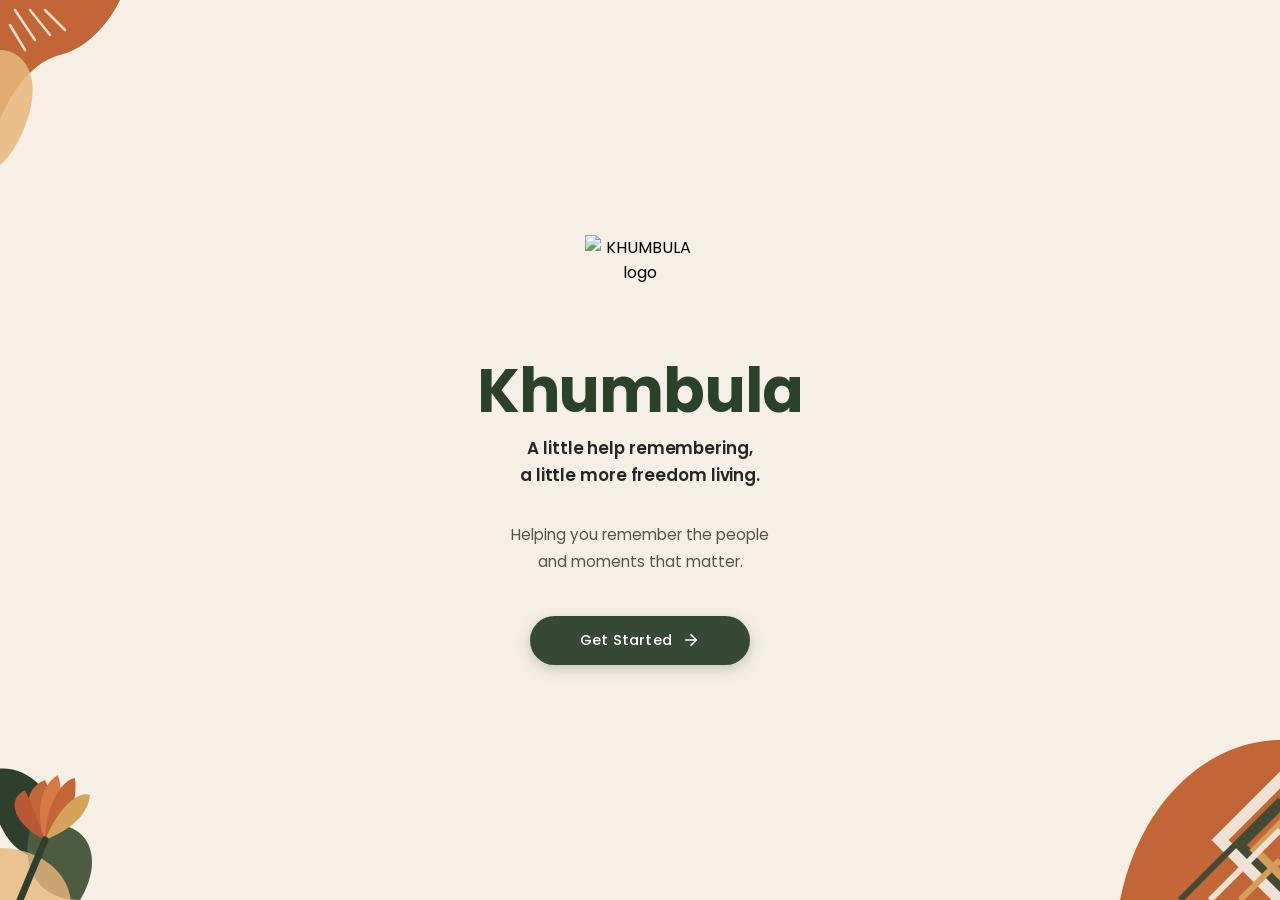
==== public/index.html @ 311102ab "Initial KHUMBULA project" ====
<!DOCTYPE html>
<html lang="en">
<head>
  <meta charset="UTF-8">
  <meta name="viewport" content="width=device-width, initial-scale=1.0">

  <title>KHUMBULA | Welcome</title>

  <link rel="preconnect" href="https://fonts.googleapis.com">
  <link rel="preconnect" href="https://fonts.gstatic.com" crossorigin>

  <link href="https://fonts.googleapis.com/css2?family=Poppins:wght@400;500;600;700&display=swap" rel="stylesheet">

  <style>
    /* ==========================
       GLOBAL RESET
    ========================== */

    * {
      margin: 0;
      padding: 0;
      box-sizing: border-box;
    }

    :root {
      --cream: #F6EFE6;
      --forest: #2B422A;
      --green: #364935;
      --terracotta: #C26638;
      --tan: #E8B87D;
      --text: #262626;
    }

    body {
      font-family: 'Poppins', sans-serif;
      background-color: var(--cream);
      min-height: 100vh;
      overflow-x: hidden;
    }

    /* ==========================
       MAIN SCREEN
    ========================== */

    .welcome-card {
      position: relative;
      width: 100%;
      min-height: 100vh;
      min-height: 100svh;
      background-color: var(--cream);
      overflow: hidden;

      display: flex;
      flex-direction: column;
      justify-content: center;
      align-items: center;

      padding: 40px 20px;
    }

    /* ==========================
       MAIN CONTENT
    ========================== */

    .content-wrapper {
      position: relative;
      z-index: 5;

      width: 100%;
      max-width: 500px;

      display: flex;
      flex-direction: column;
      align-items: center;
      text-align: center;

      padding: 0 28px;
    }

    .logo-container {
      width: 110px;
      height: 110px;
      margin-bottom: 14px;

      display: flex;
      justify-content: center;
      align-items: center;
    }

    .khumbula-logo-img {
      width: 100%;
      height: 100%;
      object-fit: contain;
    }

    .brand-title {
      font-size: clamp(2.8rem, 5vw, 3.8rem);
      font-weight: 700;
      color: var(--forest);

      letter-spacing: -0.8px;
      line-height: 1.05;

      margin-bottom: 12px;
    }

    .brand-tagline {
      font-size: clamp(0.9rem, 2vw, 1.05rem);
      font-weight: 600;
      color: var(--text);

      letter-spacing: -0.1px;
      line-height: 1.6;

      margin-bottom: 32px;
    }

    .brand-subtext {
      font-size: clamp(0.85rem, 1.8vw, 0.95rem);
      line-height: 1.8;
      font-weight: 400;
      color: #5B5148;

      margin-bottom: 40px;
    }

    /* ==========================
       GET STARTED BUTTON
    ========================== */

    .action-container {
      width: 100%;

      display: flex;
      justify-content: center;
    }

    .btn-get-started {
      display: inline-flex;
      align-items: center;
      justify-content: center;
      gap: 10px;

      width: 100%;
      max-width: 220px;

      padding: 14px 20px;

      border-radius: 50px;
      border: none;

      background-color: var(--green);
      color: #FFFFFF;

      font-size: 0.92rem;
      font-weight: 500;
      font-family: inherit;

      text-decoration: none;
      cursor: pointer;

      box-shadow: 0 4px 14px rgba(54, 73, 53, 0.25);

      transition:
        background-color 0.25s ease,
        transform 0.15s ease,
        box-shadow 0.25s ease;
    }

    .btn-get-started:hover {
      background-color: #293828;
      transform: translateY(-2px);

      box-shadow: 0 6px 18px rgba(54, 73, 53, 0.35);
    }

    .btn-get-started:active {
      transform: translateY(0);
      box-shadow: 0 2px 8px rgba(54, 73, 53, 0.2);
    }

    .btn-text {
      letter-spacing: 0.2px;
    }

    .btn-arrow {
      transition: transform 0.2s ease;
    }

    .btn-get-started:hover .btn-arrow {
      transform: translateX(4px);
    }

    .btn-get-started:focus-visible {
      outline: 2px solid var(--green);
      outline-offset: 4px;
    }

    /* ==========================
       TOP LEFT DECORATION
    ========================== */

    .top-left-decor {
      position: absolute;
      top: 0;
      left: 0;

      width: 155px;
      height: 165px;

      z-index: 1;
      pointer-events: none;
    }

    /* ==========================
       BOTTOM LEFT DECORATION
    ========================== */

    .bottom-left-decor {
      position: absolute;
      bottom: 0;
      left: 0;

      width: 175px;
      height: 250px;

      z-index: 1;
      pointer-events: none;
    }

    /* ==========================
       BOTTOM RIGHT DECORATION
    ========================== */

    .bottom-right-decor {
      position: absolute;
      bottom: 0;
      right: 0;

      width: 180px;
      height: 200px;

      z-index: 1;
      pointer-events: none;
    }

    /* ==========================
       MOBILE RESPONSIVENESS
    ========================== */

    @media (max-width: 600px) {
      .content-wrapper {
        padding: 0 18px;
      }

      .logo-container {
        width: 95px;
        height: 95px;
      }

      .top-left-decor {
        width: 115px;
        height: 125px;
      }

      .bottom-left-decor {
        width: 125px;
        height: 180px;
      }

      .bottom-right-decor {
        width: 125px;
        height: 145px;
      }

      .brand-subtext {
        margin-bottom: 32px;
      }
    }

    @media (max-height: 650px) {
      .welcome-card {
        padding-top: 25px;
        padding-bottom: 25px;
      }

      .logo-container {
        width: 80px;
        height: 80px;
        margin-bottom: 10px;
      }

      .brand-tagline {
        margin-bottom: 20px;
      }

      .brand-subtext {
        margin-bottom: 25px;
      }
    }
  </style>
</head>

<body>

  <main class="welcome-card">

    <!-- TOP LEFT DECORATION -->

    <div class="top-left-decor" aria-hidden="true">
      <svg
        width="100%"
        height="100%"
        viewBox="0 0 155 165"
        fill="none"
        xmlns="http://www.w3.org/2000/svg"
      >
        <path
          d="M0 0 H120 C120 0 100 45 60 55 C20 65 0 120 0 120 V0 Z"
          fill="#C26638"
        />

        <path
          d="M0 50 C20 50 40 70 30 110 C20 150 0 165 0 165 V50 Z"
          fill="#E8B87D"
          opacity="0.85"
        />

        <path
          d="M15 10 L35 40 M30 10 L50 35 M45 10 L65 30 M10 25 L25 50"
          stroke="#EFE1CE"
          stroke-width="2.5"
          stroke-linecap="round"
        />
      </svg>
    </div>

    <!-- MAIN CONTENT -->

    <section class="content-wrapper">

      <!-- KHUMBULA LOGO -->
      <!-- Image must be inside public/assets/logo.png -->

      <div class="logo-container">
        <img
          src="assets/logo.png"
          alt="KHUMBULA logo"
          class="khumbula-logo-img"
        >
      </div>

      <!-- APP NAME -->

      <h1 class="brand-title">Khumbula</h1>

      <!-- KHUMBULA SLOGAN -->

      <p class="brand-tagline">
        A little help remembering,<br>
        a little more freedom living.
      </p>

      <!-- APP DESCRIPTION -->

      <p class="brand-subtext">
        Helping you remember the people<br>
        and moments that matter.
      </p>

      <!-- GET STARTED -->

      <div class="action-container">
        <a
          href="login.html"
          class="btn-get-started"
          id="getStartedBtn"
        >
          <span class="btn-text">Get Started</span>

          <svg
            class="btn-arrow"
            viewBox="0 0 24 24"
            width="18"
            height="18"
            fill="none"
            stroke="currentColor"
            stroke-width="2.2"
            stroke-linecap="round"
            stroke-linejoin="round"
            aria-hidden="true"
          >
            <line x1="5" y1="12" x2="19" y2="12"></line>
            <polyline points="12 5 19 12 12 19"></polyline>
          </svg>
        </a>
      </div>

    </section>

    <!-- BOTTOM LEFT PROTEA DECORATION -->

    <div class="bottom-left-decor" aria-hidden="true">
      <svg
        width="100%"
        height="100%"
        viewBox="0 0 175 250"
        fill="none"
        xmlns="http://www.w3.org/2000/svg"
      >
        <path
          d="M-10 120 C30 110 70 150 50 210 C10 210 -10 170 -10 120 Z"
          fill="#2E402D"
        />

        <path
          d="M30 180 C80 160 110 200 80 250 C40 250 20 220 30 180 Z"
          fill="#4B5C40"
        />

        <path
          d="M-20 200 C30 190 80 220 70 270 H-20 V200 Z"
          fill="#E8B87D"
          opacity="0.8"
        />

        <g transform="translate(10, 140)">
          <path
            d="M35 50 C15 30 10 0 35 -10 C45 10 45 30 35 50 Z"
            fill="#C26638"
          />

          <path
            d="M35 50 C25 25 30 -5 48 -15 C55 10 50 30 35 50 Z"
            fill="#D87846"
          />

          <path
            d="M35 50 C35 20 50 -10 65 -12 C68 15 58 35 35 50 Z"
            fill="#C26638"
          />

          <path
            d="M35 50 C45 25 65 0 80 5 C78 25 60 40 35 50 Z"
            fill="#D6A35C"
          />

          <path
            d="M35 50 C5 35 -5 10 15 0 C25 20 30 38 35 50 Z"
            fill="#B85834"
          />

          <path
            d="M35 50 L10 110"
            stroke="#2E402D"
            stroke-width="7"
            stroke-linecap="round"
          />
        </g>
      </svg>
    </div>

    <!-- BOTTOM RIGHT GEOMETRIC DECORATION -->

    <div class="bottom-right-decor" aria-hidden="true">
      <svg
        width="100%"
        height="100%"
        viewBox="0 0 180 200"
        fill="none"
        xmlns="http://www.w3.org/2000/svg"
      >
        <path
          d="M180 40 C110 40 40 100 20 200 H180 V40 Z"
          fill="#C26638"
        />

        <g opacity="0.9">
          <path
            d="M180 80 L120 140 L180 200"
            stroke="#F6EFE6"
            stroke-width="12"
            stroke-linecap="square"
            fill="none"
          />

          <path
            d="M180 105 L140 145 L180 185"
            stroke="#364935"
            stroke-width="10"
            stroke-linecap="square"
            fill="none"
          />

          <path
            d="M180 125 L155 150 L180 175"
            stroke="#D6A35C"
            stroke-width="8"
            stroke-linecap="square"
            fill="none"
          />

          <line
            x1="80"
            y1="200"
            x2="180"
            y2="100"
            stroke="#364935"
            stroke-width="6"
          />

          <line
            x1="110"
            y1="200"
            x2="180"
            y2="130"
            stroke="#F6EFE6"
            stroke-width="6"
          />

          <line
            x1="140"
            y1="200"
            x2="180"
            y2="160"
            stroke="#D6A35C"
            stroke-width="6"
          />
        </g>
      </svg>
    </div>

  </main>

  <!-- PAGE JAVASCRIPT -->

  <script>
    document.addEventListener('DOMContentLoaded', () => {
      const getStartedBtn = document.getElementById('getStartedBtn');

      if (getStartedBtn) {
        getStartedBtn.addEventListener('click', () => {
          console.log('Opening KHUMBULA login page...');
        });
      }
    });
  </script>

  <!-- Shared JavaScript file -->
  <script type="module" src="script.js"></script>

</body>
</html>
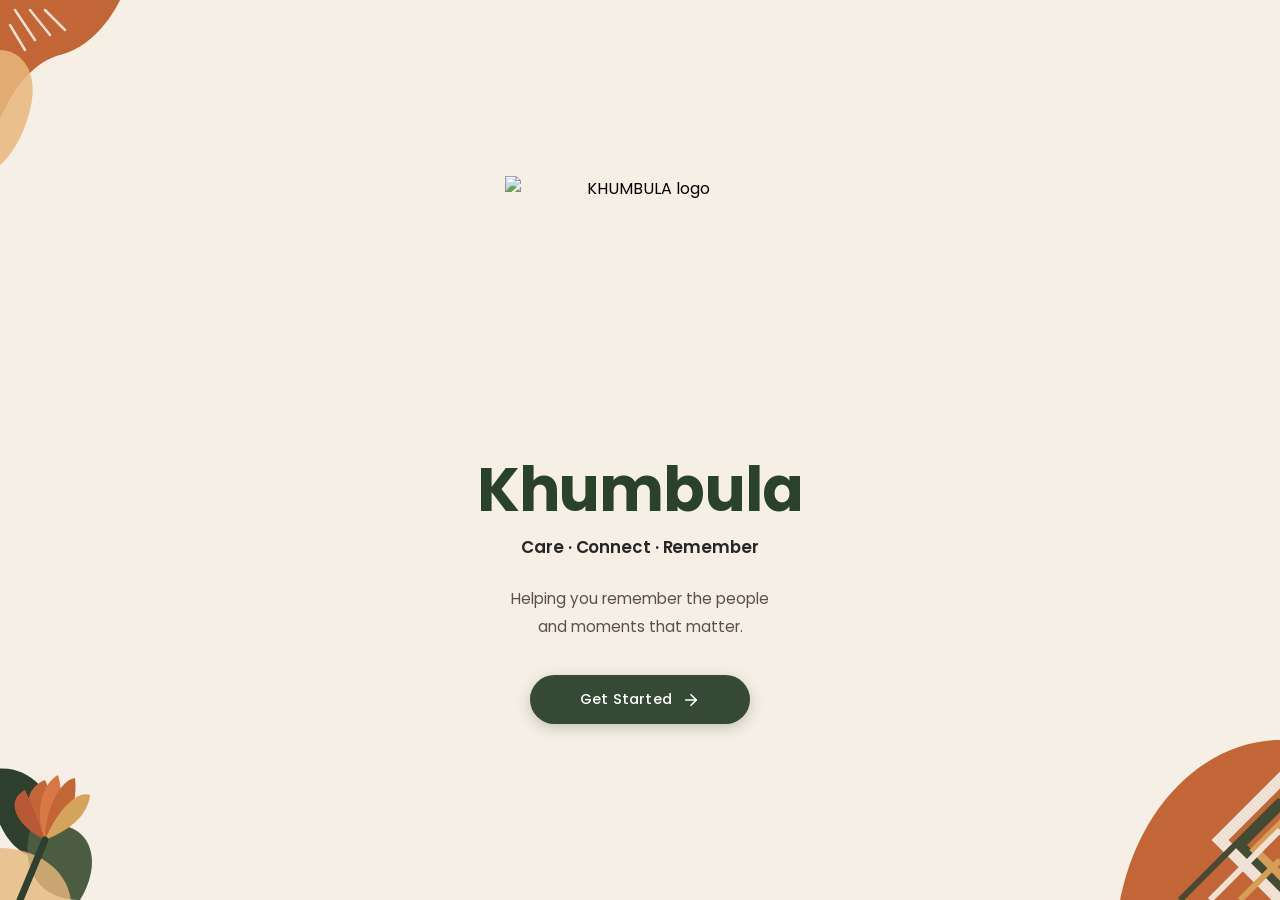
==== commit 7e96e3c7: "Update index.html" ====
--- a/public/index.html
+++ b/public/index.html
@@ -13,10 +13,6 @@
   <link href="https://fonts.googleapis.com/css2?family=Poppins:wght@400;500;600;700&display=swap" rel="stylesheet">
 
   <style>
-    /* ==========================
-       GLOBAL RESET
-    ========================== */
-
     * {
       margin: 0;
       padding: 0;
@@ -39,10 +35,6 @@
       overflow-x: hidden;
     }
 
-    /* ==========================
-       MAIN SCREEN
-    ========================== */
-
     .welcome-card {
       position: relative;
       width: 100%;
@@ -56,52 +48,50 @@
       justify-content: center;
       align-items: center;
 
-      padding: 40px 20px;
-    }
-
-    /* ==========================
-       MAIN CONTENT
-    ========================== */
+      padding: 45px 20px;
+    }
 
     .content-wrapper {
       position: relative;
       z-index: 5;
 
       width: 100%;
-      max-width: 500px;
+      max-width: 560px;
 
       display: flex;
       flex-direction: column;
       align-items: center;
       text-align: center;
 
-      padding: 0 28px;
-    }
+      padding: 0 25px;
+    }
+
+    /* LARGE CENTRAL LOGO */
 
     .logo-container {
-      width: 110px;
-      height: 110px;
-      margin-bottom: 14px;
+      width: clamp(190px, 30vw, 270px);
+      height: clamp(190px, 30vw, 270px);
 
       display: flex;
       justify-content: center;
       align-items: center;
+
+      margin-bottom: 12px;
     }
 
     .khumbula-logo-img {
       width: 100%;
       height: 100%;
       object-fit: contain;
+      display: block;
     }
 
     .brand-title {
       font-size: clamp(2.8rem, 5vw, 3.8rem);
       font-weight: 700;
       color: var(--forest);
-
       letter-spacing: -0.8px;
       line-height: 1.05;
-
       margin-bottom: 12px;
     }
 
@@ -109,11 +99,9 @@
       font-size: clamp(0.9rem, 2vw, 1.05rem);
       font-weight: 600;
       color: var(--text);
-
       letter-spacing: -0.1px;
       line-height: 1.6;
-
-      margin-bottom: 32px;
+      margin-bottom: 25px;
     }
 
     .brand-subtext {
@@ -121,17 +109,13 @@
       line-height: 1.8;
       font-weight: 400;
       color: #5B5148;
-
-      margin-bottom: 40px;
-    }
-
-    /* ==========================
-       GET STARTED BUTTON
-    ========================== */
+      margin-bottom: 35px;
+    }
+
+    /* GET STARTED BUTTON */
 
     .action-container {
       width: 100%;
-
       display: flex;
       justify-content: center;
     }
@@ -162,22 +146,17 @@
 
       box-shadow: 0 4px 14px rgba(54, 73, 53, 0.25);
 
-      transition:
-        background-color 0.25s ease,
-        transform 0.15s ease,
-        box-shadow 0.25s ease;
+      transition: all 0.25s ease;
     }
 
     .btn-get-started:hover {
       background-color: #293828;
       transform: translateY(-2px);
-
       box-shadow: 0 6px 18px rgba(54, 73, 53, 0.35);
     }
 
     .btn-get-started:active {
       transform: translateY(0);
-      box-shadow: 0 2px 8px rgba(54, 73, 53, 0.2);
     }
 
     .btn-text {
@@ -197,57 +176,43 @@
       outline-offset: 4px;
     }
 
-    /* ==========================
-       TOP LEFT DECORATION
-    ========================== */
+    /* TOP LEFT DECORATION */
 
     .top-left-decor {
       position: absolute;
       top: 0;
       left: 0;
-
       width: 155px;
       height: 165px;
-
       z-index: 1;
       pointer-events: none;
     }
 
-    /* ==========================
-       BOTTOM LEFT DECORATION
-    ========================== */
+    /* BOTTOM LEFT DECORATION */
 
     .bottom-left-decor {
       position: absolute;
       bottom: 0;
       left: 0;
-
       width: 175px;
       height: 250px;
-
       z-index: 1;
       pointer-events: none;
     }
 
-    /* ==========================
-       BOTTOM RIGHT DECORATION
-    ========================== */
+    /* BOTTOM RIGHT DECORATION */
 
     .bottom-right-decor {
       position: absolute;
       bottom: 0;
       right: 0;
-
       width: 180px;
       height: 200px;
-
       z-index: 1;
       pointer-events: none;
     }
 
-    /* ==========================
-       MOBILE RESPONSIVENESS
-    ========================== */
+    /* MOBILE */
 
     @media (max-width: 600px) {
       .content-wrapper {
@@ -255,8 +220,9 @@
       }
 
       .logo-container {
-        width: 95px;
-        height: 95px;
+        width: 200px;
+        height: 200px;
+        margin-bottom: 10px;
       }
 
       .top-left-decor {
@@ -275,28 +241,34 @@
       }
 
       .brand-subtext {
-        margin-bottom: 32px;
-      }
-    }
-
-    @media (max-height: 650px) {
+        margin-bottom: 30px;
+      }
+    }
+
+    /* SHORT SCREENS */
+
+    @media (max-height: 700px) {
       .welcome-card {
-        padding-top: 25px;
-        padding-bottom: 25px;
+        padding-top: 20px;
+        padding-bottom: 20px;
       }
 
       .logo-container {
-        width: 80px;
-        height: 80px;
-        margin-bottom: 10px;
+        width: 155px;
+        height: 155px;
+        margin-bottom: 5px;
+      }
+
+      .brand-title {
+        margin-bottom: 8px;
       }
 
       .brand-tagline {
+        margin-bottom: 15px;
+      }
+
+      .brand-subtext {
         margin-bottom: 20px;
-      }
-
-      .brand-subtext {
-        margin-bottom: 25px;
       }
     }
   </style>
@@ -309,30 +281,10 @@
     <!-- TOP LEFT DECORATION -->
 
     <div class="top-left-decor" aria-hidden="true">
-      <svg
-        width="100%"
-        height="100%"
-        viewBox="0 0 155 165"
-        fill="none"
-        xmlns="http://www.w3.org/2000/svg"
-      >
-        <path
-          d="M0 0 H120 C120 0 100 45 60 55 C20 65 0 120 0 120 V0 Z"
-          fill="#C26638"
-        />
-
-        <path
-          d="M0 50 C20 50 40 70 30 110 C20 150 0 165 0 165 V50 Z"
-          fill="#E8B87D"
-          opacity="0.85"
-        />
-
-        <path
-          d="M15 10 L35 40 M30 10 L50 35 M45 10 L65 30 M10 25 L25 50"
-          stroke="#EFE1CE"
-          stroke-width="2.5"
-          stroke-linecap="round"
-        />
+      <svg width="100%" height="100%" viewBox="0 0 155 165" fill="none" xmlns="http://www.w3.org/2000/svg">
+        <path d="M0 0 H120 C120 0 100 45 60 55 C20 65 0 120 0 120 V0 Z" fill="#C26638"/>
+        <path d="M0 50 C20 50 40 70 30 110 C20 150 0 165 0 165 V50 Z" fill="#E8B87D" opacity="0.85"/>
+        <path d="M15 10 L35 40 M30 10 L50 35 M45 10 L65 30 M10 25 L25 50" stroke="#EFE1CE" stroke-width="2.5" stroke-linecap="round"/>
       </svg>
     </div>
 
@@ -340,30 +292,23 @@
 
     <section class="content-wrapper">
 
-      <!-- KHUMBULA LOGO -->
-      <!-- Image must be inside public/assets/logo.png -->
+      <!-- LARGE KHUMBULA LOGO -->
 
       <div class="logo-container">
         <img
-          src="assets/logo.png"
+          src="assets/logo.jpeg"
           alt="KHUMBULA logo"
           class="khumbula-logo-img"
         >
       </div>
 
-      <!-- APP NAME -->
-
       <h1 class="brand-title">Khumbula</h1>
 
-      <!-- KHUMBULA SLOGAN -->
-
       <p class="brand-tagline">
-        A little help remembering,<br>
-        a little more freedom living.
-      </p>
-
-      <!-- APP DESCRIPTION -->
-
+  Care <span>·</span> Connect <span>·</span> Remember
+</p>
+        
+    
       <p class="brand-subtext">
         Helping you remember the people<br>
         and moments that matter.
@@ -372,25 +317,10 @@
       <!-- GET STARTED -->
 
       <div class="action-container">
-        <a
-          href="login.html"
-          class="btn-get-started"
-          id="getStartedBtn"
-        >
+        <a href="login.html" class="btn-get-started" id="getStartedBtn">
           <span class="btn-text">Get Started</span>
 
-          <svg
-            class="btn-arrow"
-            viewBox="0 0 24 24"
-            width="18"
-            height="18"
-            fill="none"
-            stroke="currentColor"
-            stroke-width="2.2"
-            stroke-linecap="round"
-            stroke-linejoin="round"
-            aria-hidden="true"
-          >
+          <svg class="btn-arrow" viewBox="0 0 24 24" width="18" height="18" fill="none" stroke="currentColor" stroke-width="2.2" stroke-linecap="round" stroke-linejoin="round" aria-hidden="true">
             <line x1="5" y1="12" x2="19" y2="12"></line>
             <polyline points="12 5 19 12 12 19"></polyline>
           </svg>
@@ -402,152 +332,41 @@
     <!-- BOTTOM LEFT PROTEA DECORATION -->
 
     <div class="bottom-left-decor" aria-hidden="true">
-      <svg
-        width="100%"
-        height="100%"
-        viewBox="0 0 175 250"
-        fill="none"
-        xmlns="http://www.w3.org/2000/svg"
-      >
-        <path
-          d="M-10 120 C30 110 70 150 50 210 C10 210 -10 170 -10 120 Z"
-          fill="#2E402D"
-        />
-
-        <path
-          d="M30 180 C80 160 110 200 80 250 C40 250 20 220 30 180 Z"
-          fill="#4B5C40"
-        />
-
-        <path
-          d="M-20 200 C30 190 80 220 70 270 H-20 V200 Z"
-          fill="#E8B87D"
-          opacity="0.8"
-        />
+      <svg width="100%" height="100%" viewBox="0 0 175 250" fill="none" xmlns="http://www.w3.org/2000/svg">
+        <path d="M-10 120 C30 110 70 150 50 210 C10 210 -10 170 -10 120 Z" fill="#2E402D"/>
+        <path d="M30 180 C80 160 110 200 80 250 C40 250 20 220 30 180 Z" fill="#4B5C40"/>
+        <path d="M-20 200 C30 190 80 220 70 270 H-20 V200 Z" fill="#E8B87D" opacity="0.8"/>
 
         <g transform="translate(10, 140)">
-          <path
-            d="M35 50 C15 30 10 0 35 -10 C45 10 45 30 35 50 Z"
-            fill="#C26638"
-          />
-
-          <path
-            d="M35 50 C25 25 30 -5 48 -15 C55 10 50 30 35 50 Z"
-            fill="#D87846"
-          />
-
-          <path
-            d="M35 50 C35 20 50 -10 65 -12 C68 15 58 35 35 50 Z"
-            fill="#C26638"
-          />
-
-          <path
-            d="M35 50 C45 25 65 0 80 5 C78 25 60 40 35 50 Z"
-            fill="#D6A35C"
-          />
-
-          <path
-            d="M35 50 C5 35 -5 10 15 0 C25 20 30 38 35 50 Z"
-            fill="#B85834"
-          />
-
-          <path
-            d="M35 50 L10 110"
-            stroke="#2E402D"
-            stroke-width="7"
-            stroke-linecap="round"
-          />
+          <path d="M35 50 C15 30 10 0 35 -10 C45 10 45 30 35 50 Z" fill="#C26638"/>
+          <path d="M35 50 C25 25 30 -5 48 -15 C55 10 50 30 35 50 Z" fill="#D87846"/>
+          <path d="M35 50 C35 20 50 -10 65 -12 C68 15 58 35 35 50 Z" fill="#C26638"/>
+          <path d="M35 50 C45 25 65 0 80 5 C78 25 60 40 35 50 Z" fill="#D6A35C"/>
+          <path d="M35 50 C5 35 -5 10 15 0 C25 20 30 38 35 50 Z" fill="#B85834"/>
+          <path d="M35 50 L10 110" stroke="#2E402D" stroke-width="7" stroke-linecap="round"/>
         </g>
       </svg>
     </div>
 
-    <!-- BOTTOM RIGHT GEOMETRIC DECORATION -->
+    <!-- BOTTOM RIGHT DECORATION -->
 
     <div class="bottom-right-decor" aria-hidden="true">
-      <svg
-        width="100%"
-        height="100%"
-        viewBox="0 0 180 200"
-        fill="none"
-        xmlns="http://www.w3.org/2000/svg"
-      >
-        <path
-          d="M180 40 C110 40 40 100 20 200 H180 V40 Z"
-          fill="#C26638"
-        />
+      <svg width="100%" height="100%" viewBox="0 0 180 200" fill="none" xmlns="http://www.w3.org/2000/svg">
+        <path d="M180 40 C110 40 40 100 20 200 H180 V40 Z" fill="#C26638"/>
 
         <g opacity="0.9">
-          <path
-            d="M180 80 L120 140 L180 200"
-            stroke="#F6EFE6"
-            stroke-width="12"
-            stroke-linecap="square"
-            fill="none"
-          />
-
-          <path
-            d="M180 105 L140 145 L180 185"
-            stroke="#364935"
-            stroke-width="10"
-            stroke-linecap="square"
-            fill="none"
-          />
-
-          <path
-            d="M180 125 L155 150 L180 175"
-            stroke="#D6A35C"
-            stroke-width="8"
-            stroke-linecap="square"
-            fill="none"
-          />
-
-          <line
-            x1="80"
-            y1="200"
-            x2="180"
-            y2="100"
-            stroke="#364935"
-            stroke-width="6"
-          />
-
-          <line
-            x1="110"
-            y1="200"
-            x2="180"
-            y2="130"
-            stroke="#F6EFE6"
-            stroke-width="6"
-          />
-
-          <line
-            x1="140"
-            y1="200"
-            x2="180"
-            y2="160"
-            stroke="#D6A35C"
-            stroke-width="6"
-          />
+          <path d="M180 80 L120 140 L180 200" stroke="#F6EFE6" stroke-width="12" stroke-linecap="square" fill="none"/>
+          <path d="M180 105 L140 145 L180 185" stroke="#364935" stroke-width="10" stroke-linecap="square" fill="none"/>
+          <path d="M180 125 L155 150 L180 175" stroke="#D6A35C" stroke-width="8" stroke-linecap="square" fill="none"/>
+          <line x1="80" y1="200" x2="180" y2="100" stroke="#364935" stroke-width="6"/>
+          <line x1="110" y1="200" x2="180" y2="130" stroke="#F6EFE6" stroke-width="6"/>
+          <line x1="140" y1="200" x2="180" y2="160" stroke="#D6A35C" stroke-width="6"/>
         </g>
       </svg>
     </div>
 
   </main>
 
-  <!-- PAGE JAVASCRIPT -->
-
-  <script>
-    document.addEventListener('DOMContentLoaded', () => {
-      const getStartedBtn = document.getElementById('getStartedBtn');
-
-      if (getStartedBtn) {
-        getStartedBtn.addEventListener('click', () => {
-          console.log('Opening KHUMBULA login page...');
-        });
-      }
-    });
-  </script>
-
-  <!-- Shared JavaScript file -->
   <script type="module" src="script.js"></script>
 
 </body>
